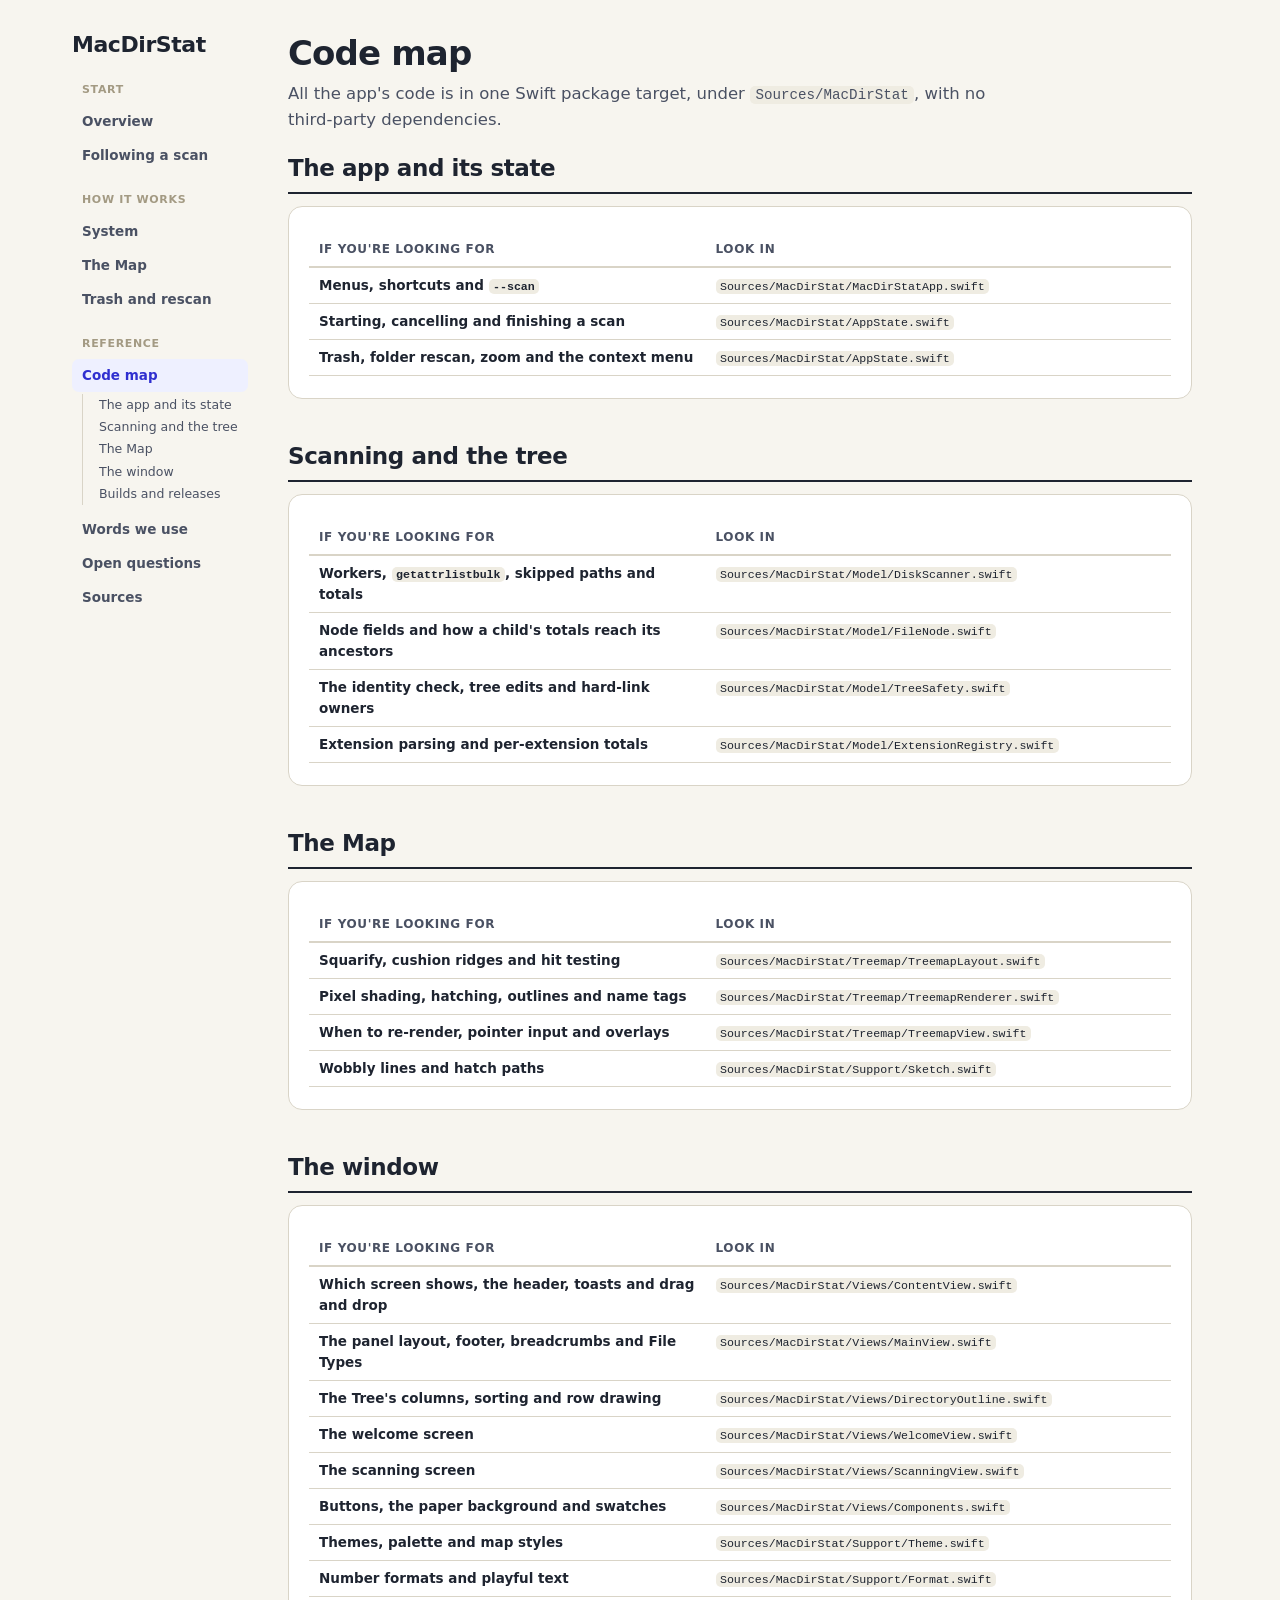
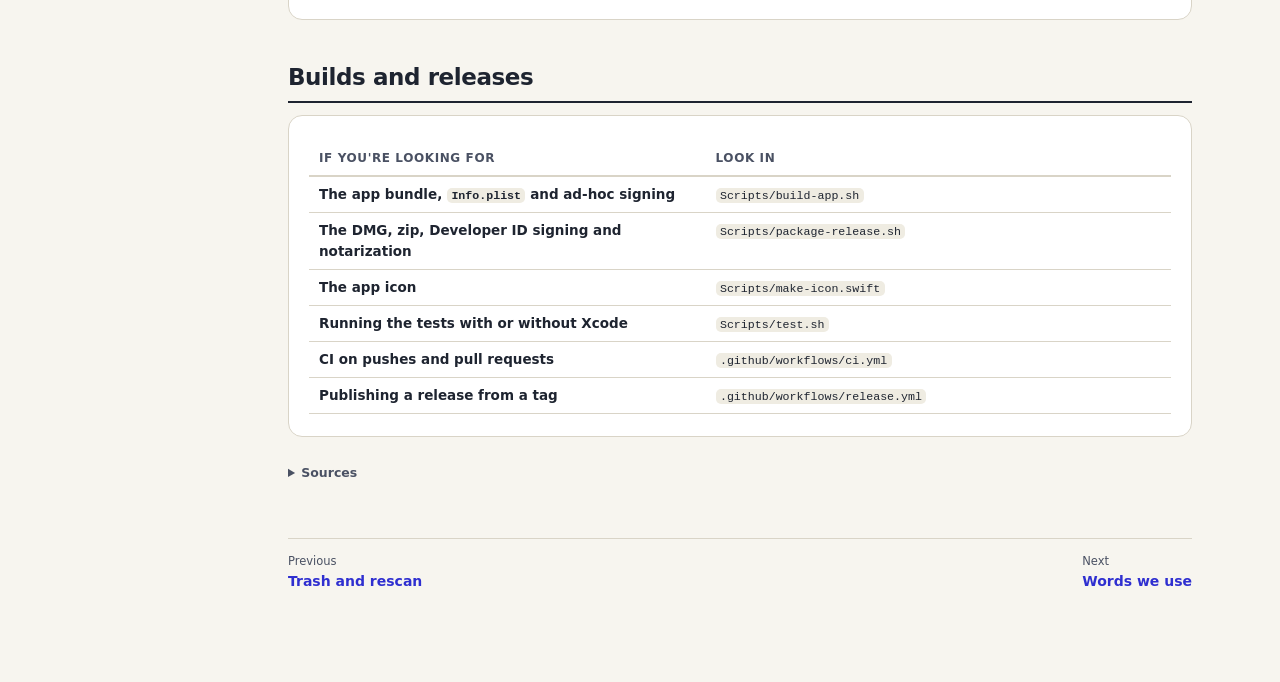
==== docs/site/code.html @ be022169 "Add the docs site A static site in docs/site with its serve script and the skills that maintain it. " ====
<!doctype html>
<html lang="en">
<head>
<meta charset="utf-8">
<meta name="viewport" content="width=device-width, initial-scale=1">
<title>Code map · MacDirStat</title>
<link rel="stylesheet" href="site.css">
<script src="site-config.js" defer></script>
<script src="site.js" defer></script>
</head>
<body>
<h1>Code map</h1>
<p class="lede">All the app's code is in one Swift package target, under <code>Sources/MacDirStat</code>, with no third-party dependencies.</p>

<section><h2>The app and its state</h2>
<div class="card"><table class="map">
  <tr><th>If you're looking for</th><th>Look in</th></tr>
  <tr><td>Menus, shortcuts and <code>--scan</code></td><td><code>Sources/MacDirStat/MacDirStatApp.swift</code></td></tr>
  <tr><td>Starting, cancelling and finishing a scan</td><td><code>Sources/MacDirStat/AppState.swift</code></td></tr>
  <tr><td>Trash, folder rescan, zoom and the context menu</td><td><code>Sources/MacDirStat/AppState.swift</code></td></tr>
</table></div></section>

<section><h2>Scanning and the tree</h2>
<div class="card"><table class="map">
  <tr><th>If you're looking for</th><th>Look in</th></tr>
  <tr><td>Workers, <code>getattrlistbulk</code>, skipped paths and totals</td><td><code>Sources/MacDirStat/Model/DiskScanner.swift</code></td></tr>
  <tr><td>Node fields and how a child's totals reach its ancestors</td><td><code>Sources/MacDirStat/Model/FileNode.swift</code></td></tr>
  <tr><td>The identity check, tree edits and hard-link owners</td><td><code>Sources/MacDirStat/Model/TreeSafety.swift</code></td></tr>
  <tr><td>Extension parsing and per-extension totals</td><td><code>Sources/MacDirStat/Model/ExtensionRegistry.swift</code></td></tr>
</table></div></section>

<section><h2>The Map</h2>
<div class="card"><table class="map">
  <tr><th>If you're looking for</th><th>Look in</th></tr>
  <tr><td>Squarify, cushion ridges and hit testing</td><td><code>Sources/MacDirStat/Treemap/TreemapLayout.swift</code></td></tr>
  <tr><td>Pixel shading, hatching, outlines and name tags</td><td><code>Sources/MacDirStat/Treemap/TreemapRenderer.swift</code></td></tr>
  <tr><td>When to re-render, pointer input and overlays</td><td><code>Sources/MacDirStat/Treemap/TreemapView.swift</code></td></tr>
  <tr><td>Wobbly lines and hatch paths</td><td><code>Sources/MacDirStat/Support/Sketch.swift</code></td></tr>
</table></div></section>

<section><h2>The window</h2>
<div class="card"><table class="map">
  <tr><th>If you're looking for</th><th>Look in</th></tr>
  <tr><td>Which screen shows, the header, toasts and drag and drop</td><td><code>Sources/MacDirStat/Views/ContentView.swift</code></td></tr>
  <tr><td>The panel layout, footer, breadcrumbs and File Types</td><td><code>Sources/MacDirStat/Views/MainView.swift</code></td></tr>
  <tr><td>The Tree's columns, sorting and row drawing</td><td><code>Sources/MacDirStat/Views/DirectoryOutline.swift</code></td></tr>
  <tr><td>The welcome screen</td><td><code>Sources/MacDirStat/Views/WelcomeView.swift</code></td></tr>
  <tr><td>The scanning screen</td><td><code>Sources/MacDirStat/Views/ScanningView.swift</code></td></tr>
  <tr><td>Buttons, the paper background and swatches</td><td><code>Sources/MacDirStat/Views/Components.swift</code></td></tr>
  <tr><td>Themes, palette and map styles</td><td><code>Sources/MacDirStat/Support/Theme.swift</code></td></tr>
  <tr><td>Number formats and playful text</td><td><code>Sources/MacDirStat/Support/Format.swift</code></td></tr>
</table></div></section>

<section><h2>Builds and releases</h2>
<div class="card"><table class="map">
  <tr><th>If you're looking for</th><th>Look in</th></tr>
  <tr><td>The app bundle, <code>Info.plist</code> and ad-hoc signing</td><td><code>Scripts/build-app.sh</code></td></tr>
  <tr><td>The DMG, zip, Developer ID signing and notarization</td><td><code>Scripts/package-release.sh</code></td></tr>
  <tr><td>The app icon</td><td><code>Scripts/make-icon.swift</code></td></tr>
  <tr><td>Running the tests with or without Xcode</td><td><code>Scripts/test.sh</code></td></tr>
  <tr><td>CI on pushes and pull requests</td><td><code>.github/workflows/ci.yml</code></td></tr>
  <tr><td>Publishing a release from a tag</td><td><code>.github/workflows/release.yml</code></td></tr>
</table></div></section>

<details class="sources"><summary>Sources</summary><p><code>Package.swift</code> · <code>Sources/MacDirStat/</code> · <code>Scripts/</code> · <code>.github/workflows/</code></p></details>
</body>
</html>
---- docs/site/site.css ----
:root{
  --paper:#f7f5ef; --card:#ffffff; --ink:#1e2430; --ink2:#4a5163; --line:#d9d4c7; --muted:#a39a83;
  --c1:#2f2fd0; --c1-bg:#eef0ff; --c2:#0c7a5f; --c2-bg:#e7f4ef; --c3:#a8551c; --c3-bg:#faf0e4;
  --gray:#5b6474; --gray-bg:#eef0f3; --wait:#9a6b00; --wait-bg:#faf3da; --stop:#b3261e; --ok:#177245;
  --radius:14px; --radius-s:9px;
}
*{box-sizing:border-box}
body{margin:0;background:var(--paper);color:var(--ink);
  font-family:"Avenir Next",Avenir,"Segoe UI",system-ui,-apple-system,sans-serif;
  font-size:15.5px;line-height:1.55;-webkit-font-smoothing:antialiased}
code,.mono{font-family:ui-monospace,"SF Mono",Menlo,Consolas,monospace;font-size:.86em}
code{background:#efece2;padding:.08em .38em;border-radius:5px;overflow-wrap:anywhere}
a{color:var(--c1)}
img{max-width:100%}
p{margin:0 0 10px;max-width:72ch}
h1{font-size:34px;line-height:1.15;letter-spacing:-.025em;margin:0 0 8px;font-weight:720}
h2{font-size:23px;letter-spacing:-.018em;margin:0 0 12px;font-weight:700;padding-bottom:6px;border-bottom:2px solid var(--ink)}
h3{font-size:16px;margin:20px 0 6px;font-weight:680}
section{margin-top:40px;scroll-margin-top:64px}
section:first-of-type{margin-top:18px}
h2,h3,.step .t{scroll-margin-top:calc(var(--bar,0px) + 18px)}
.lede{font-size:16.5px;color:var(--ink2);max-width:68ch}
.note{font-size:13px;color:var(--ink2)}
.keyline{font-size:14.5px;font-weight:620}
.pts{margin:4px 0 10px;padding-left:18px;max-width:72ch}
.pts li{margin:0 0 4px}
.pts.note{margin-top:10px}

/* layout */
.layout{display:grid;grid-template-columns:212px minmax(0,1fr);max-width:1180px;margin:0 auto}
main{padding:34px 38px 90px 26px;min-width:0}
nav.rail{position:sticky;top:0;height:100vh;padding:28px 14px 28px 22px;overflow:auto}
nav.rail .brand{font-size:22px;font-weight:700;letter-spacing:-.02em;margin-bottom:2px}
nav.rail .brand a{all:unset;cursor:pointer}
nav.rail a{display:block;color:var(--ink2);text-decoration:none;font-size:13.5px;padding:6px 10px;border-radius:7px;margin-bottom:1px;font-weight:550}
nav.rail a:hover{background:#ece8d9;color:var(--ink)}
nav.rail a[aria-current]{background:var(--c1-bg);color:var(--c1);font-weight:650}
nav.rail a.group{font-size:11px;font-weight:700;letter-spacing:.06em;text-transform:uppercase;color:var(--muted);margin:16px 0 4px;padding:3px 10px}
nav.rail a.group:hover{color:var(--ink);background:none}
.subs{margin:2px 0 8px 10px;padding-left:8px;border-left:1px solid var(--line)}
nav.rail .subs a{font-size:12.5px;font-weight:500;padding:3px 8px;margin:0;line-height:1.3}
nav.rail .subs a.on{color:var(--c1);background:none;font-weight:650}
.menu-btn{display:none;font:inherit;font-size:13px;font-weight:600;padding:5px 12px;border-radius:999px;border:1px solid var(--line);background:var(--card);color:var(--ink2)}
.pager{display:flex;justify-content:space-between;gap:12px;margin-top:56px;border-top:1px solid var(--line);padding-top:14px;font-size:14px}
.pager a{text-decoration:none;font-weight:600}
.pager span{display:block;font-size:11.5px;color:var(--ink2);font-weight:500}
.copy-link{display:inline-flex;margin-left:6px;color:var(--ink2);opacity:0;vertical-align:-1px;transition:opacity .12s}
h1:hover .copy-link,h2:hover .copy-link,h3:hover .copy-link,.step .t:hover .copy-link,.copy-link:focus-visible{opacity:1}
.copy-link:hover{color:var(--c1)}
.copy-link.copied{color:var(--ok);opacity:1}
@media (hover:none){.copy-link{opacity:.5}}

/* cards and grids */
.card{background:var(--card);border:1px solid var(--line);border-radius:var(--radius);padding:18px 20px;margin-bottom:14px}
.card.tight{padding:13px 16px}
.grid2{display:grid;grid-template-columns:1fr 1fr;gap:14px}
.grid3{display:grid;grid-template-columns:repeat(3,1fr);gap:14px}
.grid4{display:grid;grid-template-columns:repeat(4,1fr);gap:12px}
.grid2>*,.grid3>*,.grid4>*,.branch>*,.branch3>*,.branch4>*,.trace>*,.step>div:last-child{min-width:0}
.go{display:block;text-decoration:none;color:inherit}
.go:hover{border-color:var(--c1)}
.go b{display:block;font-size:15px;margin-bottom:2px}
.go>span{font-size:13px;color:var(--ink2)}
.say{background:var(--card);border:1px solid var(--line);border-radius:14px 14px 14px 4px;padding:8px 13px;display:inline-block;font-size:14px;margin:2px 0}
.say.me{border-radius:14px 14px 4px 14px;background:var(--c1-bg);border-color:#cdd2ff}
.shot{display:block;width:100%;height:auto;border:1px solid var(--line);border-radius:var(--radius-s);margin-bottom:8px}
.shots{display:grid;grid-template-columns:repeat(2,minmax(0,1fr));gap:14px;margin-bottom:14px}
details.more{margin:10px 0;font-size:14px}
details.more summary{cursor:pointer;font-weight:600;color:var(--c1);font-size:13.5px}
details.more[open] summary{margin-bottom:8px}
.sources{margin-top:26px;font-size:12.5px;color:var(--ink2)}
.sources summary{cursor:pointer;font-weight:600}

/* built and planned */
.legend{display:flex;flex-wrap:wrap;gap:8px 20px;align-items:center;margin:16px 0 4px;padding:8px 0;font-size:13px;color:var(--ink2);position:sticky;top:0;z-index:5;background:var(--paper)}
.swatch{display:inline-block;width:26px;height:0;vertical-align:middle;margin-right:7px}
.sw-solid{border-top:3px solid var(--ink)}
.sw-dashed{border-top:3px dashed #7a4fd0}
.sw-dotted{border-top:3px dotted #c9a227}
.viewbar{display:flex;gap:6px;flex-wrap:wrap}
.viewbar button{font:inherit;font-size:13px;font-weight:600;padding:6px 13px;border-radius:999px;border:1px solid var(--line);background:var(--card);color:var(--ink2);cursor:pointer}
.viewbar button.on{background:var(--ink);color:#fff;border-color:var(--ink)}
body.only-impl .designed,body.only-impl .in-review{display:none!important}
body.only-design .designed{outline:2px dashed #7a4fd0;outline-offset:2px;background:#f1ecfd}
body.only-design .in-review{outline:2px dotted #c9a227;outline-offset:2px;background:#fdf6e0}
body.only-design tr.designed td{background:#f1ecfd}
body.only-design nav.rail .subs a.designed{outline:none;background:none}
#viewStatus{flex-basis:100%;font-weight:600;color:var(--ink)}
#viewStatus:empty{display:none}
.planned-note{display:inline-block;margin:0 0 10px}
.tag{display:inline-block;font-size:10.5px;font-weight:700;letter-spacing:.04em;text-transform:uppercase;padding:1.5px 7px;border-radius:999px;vertical-align:2px;margin-left:6px;white-space:nowrap}
.tag.design{background:#ece7fb;color:#5a3ea8;border:1px dashed #a78fe0}
.tag.review{background:#fdf6e0;color:#7a5b00;border:1px dotted #c9a227}

/* flow diagrams */
.flow{display:flex;flex-direction:column;align-items:stretch}
.node{border:1.8px solid var(--gray);background:var(--gray-bg);border-radius:var(--radius-s);padding:9px 13px;font-size:13.5px}
.node b{font-size:14px}
.node small{display:block;color:var(--ink2);font-size:12px;line-height:1.45;margin-top:2px}
.node.c1{border-color:var(--c1);background:var(--c1-bg)}
.node.c2{border-color:var(--c2);background:var(--c2-bg)}
.node.c3{border-color:var(--c3);background:var(--c3-bg)}
.node.wait{border-color:var(--wait);background:var(--wait-bg)}
.node.decide{border-radius:22px;text-align:center;font-weight:650}
.node.designed-node{border-style:dashed;border-color:#8b93a5;background:#f4f4f7}
.arrow{align-self:center;color:#8b93a5;font-size:17px;line-height:1;padding:3px 0;user-select:none}
.arrow .lbl{font-size:11.5px;color:var(--ink2);margin-left:6px}
.branch{display:grid;grid-template-columns:1fr 1fr;gap:12px}
.branch3{display:grid;grid-template-columns:repeat(3,1fr);gap:12px}
.branch4{display:grid;grid-template-columns:repeat(4,minmax(0,1fr));gap:10px}
.loopback{font-size:12.5px;color:var(--c2);font-weight:650;text-align:center;padding:5px 0}
svg text{font-family:inherit}

/* state diagrams */
.states{display:flex;flex-wrap:wrap;gap:10px;align-items:center}
.state{border:2px solid var(--ink);border-radius:999px;padding:8px 18px;font-weight:680;font-size:14px;background:var(--card)}
.state.run{border-color:var(--c2);background:var(--c2-bg)}
.state.waitst{border-color:var(--wait);background:var(--wait-bg)}
.state.term{border-color:var(--gray);background:var(--gray-bg);color:var(--ink2)}
.state-arrow{color:#8b93a5;font-size:13px;text-align:center;line-height:1.3}
.state-arrow small{display:block;font-size:11px;color:var(--ink2)}

/* tables */
table{border-collapse:collapse;width:100%;font-size:13.5px;margin:8px 0 4px}
th,td{text-align:left;padding:7px 10px;border-bottom:1px solid var(--line);vertical-align:top}
th{font-size:12px;text-transform:uppercase;letter-spacing:.05em;color:var(--ink2);border-bottom:2px solid var(--line)}
td:first-child{font-weight:600}
td:first-child code{overflow-wrap:normal}
td.nw,th.nw{white-space:nowrap}
.map td:first-child{font-weight:550;width:46%}

/* steps */
.seq{display:flex;flex-direction:column}
.step{display:grid;grid-template-columns:34px 1fr;gap:12px;position:relative;padding-bottom:16px}
.step::before{content:"";position:absolute;left:16px;top:36px;bottom:0;width:2px;background:var(--line)}
.step:last-child::before{display:none}
.step .n{width:34px;height:34px;border-radius:50%;background:var(--ink);color:#fff;font-weight:700;display:flex;align-items:center;justify-content:center;font-size:14px;z-index:1;flex:none}
.step.c1 .n{background:var(--c1)}
.step.c2 .n{background:var(--c2)}
.step.c3 .n{background:var(--c3)}
.step.wait .n{background:var(--wait)}
.step p{margin:2px 0 0;font-size:14px;color:var(--ink2)}
.step b.t{font-size:15px}
.step .pts{margin:3px 0 0;font-size:14px;color:var(--ink2)}
.boundary{display:inline-block;font-size:11px;font-weight:700;letter-spacing:.05em;text-transform:uppercase;background:#efece2;border-radius:5px;padding:1px 7px;margin-left:8px;color:var(--ink2)}

/* a sequence of steps with a system map that follows the current step */
.trace{display:grid;grid-template-columns:minmax(0,1fr) 300px;gap:14px;align-items:start}
.trace>.card{margin-bottom:0}
.trace-map{position:sticky;top:calc(var(--bar,0px) + 10px);background:var(--card);border:1px solid var(--line);border-radius:var(--radius);padding:12px 10px}
.trace-map svg{display:block;width:100%;max-height:calc(100vh - var(--bar,0px) - 110px)}
.trace-cap{font-size:13px;line-height:1.4;min-height:56px;margin:0 0 8px;padding:0 4px;max-width:none}
.trace-cap b{display:block;font-size:11px;letter-spacing:.05em;text-transform:uppercase;color:var(--ink2);font-weight:700}
.tn rect{fill:#fff;stroke:#b9b2a0;stroke-width:1.3;transition:fill .2s,stroke .2s}
.tn text{fill:#8a8f9c;font-size:12px;font-weight:650;text-anchor:middle;transition:fill .2s}
.tn text.sub{font-size:9.5px;font-weight:400}
.tn.on text{fill:var(--ink)}
.tn.on text.sub{fill:var(--ink2)}
.tn.on rect{stroke-width:2.2}
.tn.frame rect{fill:none;stroke-dasharray:3 3}
.tn.frame.on rect{fill:none;stroke:var(--c1);stroke-width:1.5}
.tn.c1.on rect{fill:var(--c1-bg);stroke:var(--c1)}
.tn.c2.on rect{fill:var(--c2-bg);stroke:var(--c2)}
.tn.c3.on rect{fill:var(--c3-bg);stroke:var(--c3)}
.tn.gray.on rect{fill:var(--gray-bg);stroke:var(--gray)}
.te{fill:none;stroke:#d9d4c7;stroke-width:1.3;transition:stroke .2s}
.te.on{stroke:#3d4557;stroke-width:2;stroke-dasharray:6 5;animation:dash 1.1s linear infinite}
.te.on.rev{animation-direction:reverse}
.te.hot{stroke:var(--c1);stroke-width:3.5}
@keyframes dash{to{stroke-dashoffset:-11}}
@media (prefers-reduced-motion:reduce){.te.on{animation:none}}
.trace .step{cursor:pointer}
.step.cur>div:last-child{background:#f5f3ea;border-radius:8px;box-shadow:0 0 0 6px #f5f3ea}
.step-sys{display:none;font-size:11.5px;color:var(--ink2);margin-top:5px;font-weight:600}

/* data panels */
.data-btn{font:inherit;font-size:11.5px;font-weight:650;padding:1px 9px;margin-left:8px;border-radius:999px;border:1px solid var(--line);background:var(--card);color:var(--ink2);cursor:pointer;vertical-align:1px}
.data-btn:hover{border-color:var(--c1);color:var(--c1)}
.data-btn[aria-expanded="true"]{background:var(--ink);border-color:var(--ink);color:#fff}
td .data-btn{margin-left:6px}
.step-data{margin:10px 0 2px;cursor:auto}
.step-data>.note{margin-bottom:8px;font-size:12px}
.data-row>td{font-weight:400;padding:2px 10px 12px}
.data-row .step-data{margin:0;width:0;min-width:100%}
.ex{background:var(--card);border:1px solid var(--line);border-radius:var(--radius-s);margin-bottom:6px;padding:7px 11px}
.ex summary{cursor:pointer;font-size:12.5px;display:flex;flex-wrap:wrap;gap:3px 8px;align-items:baseline}
.ex summary::before{content:"▸";color:#8b93a5;font-size:10px}
.ex[open] summary::before{content:"▾"}
.ex-route{font-weight:650;color:var(--ink)}
.ex .note{margin:8px 0 0;font-size:12.5px}
.ex-label{font-size:10.5px;font-weight:700;letter-spacing:.05em;text-transform:uppercase;color:var(--ink2);margin:10px 0 3px}
.json{margin:0;padding:9px 11px;background:#f5f3ea;border-radius:7px;overflow-x:auto;font-size:12px;line-height:1.5}
.json code{background:none;padding:0;white-space:pre-wrap;overflow-wrap:anywhere;font-size:inherit;border-radius:0}
.json .k{color:var(--c1)}
.json .s{color:var(--c2)}
.ex .ex-src{margin:8px 0 0;font-family:ui-monospace,"SF Mono",Menlo,Consolas,monospace;font-size:10.5px;color:#8a8268}
pre{overflow-x:auto;max-width:100%}

/* narrower screens */
@media (max-width:1100px){
  .trace{grid-template-columns:minmax(0,1fr)}
  .trace-map{display:none}
  .trace .step{cursor:default}
  .step.cur>div:last-child{background:none;box-shadow:none}
  .step-sys{display:block}
}
@media (max-width:980px){
  .grid3,.grid4{grid-template-columns:1fr 1fr}
  .grid2{grid-template-columns:minmax(0,1fr)}
  .branch4{grid-template-columns:1fr 1fr}
}
@media (max-width:820px){
  .layout{grid-template-columns:minmax(0,1fr)}
  main{padding:10px 16px 70px}
  nav.rail{position:static;height:auto;display:block;padding:14px 16px 4px}
  nav.rail .links{display:none}
  nav.rail.open .links{display:block}
  nav.rail .brand{display:flex;justify-content:space-between;align-items:center}
  .menu-btn{display:inline-block}
  .legend{position:static}
  .map td:first-child{width:32%}
  .branch,.branch3{grid-template-columns:minmax(0,1fr)}
  .card{overflow-x:auto}
  .trace>.card{overflow-x:visible}
  svg.wide{min-width:600px}
  /* a shadow at the edge shows that a wide diagram scrolls */
  .card:has(>svg.wide){background:linear-gradient(to right,var(--card) 30%,transparent) left/28px 100% no-repeat local,linear-gradient(to left,var(--card) 30%,transparent) right/28px 100% no-repeat local,radial-gradient(farthest-side at 0 50%,rgba(30,36,48,.18),transparent) left/10px 100% no-repeat scroll,radial-gradient(farthest-side at 100% 50%,rgba(30,36,48,.18),transparent) right/10px 100% no-repeat scroll,var(--card)}
  .shots{grid-template-columns:minmax(0,1fr)}
}
@media (max-width:560px){
  .grid3,.grid4,.branch4{grid-template-columns:minmax(0,1fr)}
  /* a table with class stack turns each row into a block, labeled from its header */
  table.stack,table.stack tbody{display:block}
  table.stack tr:has(th){display:none}
  table.stack tr{display:block;padding:10px 0;border-bottom:1px solid var(--line)}
  table.stack tr:last-child{border-bottom:0}
  table.stack tr[hidden]{display:none}
  table.stack td{display:block;border:0;padding:3px 0}
  table.stack td:not(:first-child)[data-label]::before{content:attr(data-label);display:block;font-size:10.5px;font-weight:700;letter-spacing:.05em;text-transform:uppercase;color:var(--ink2)}
}
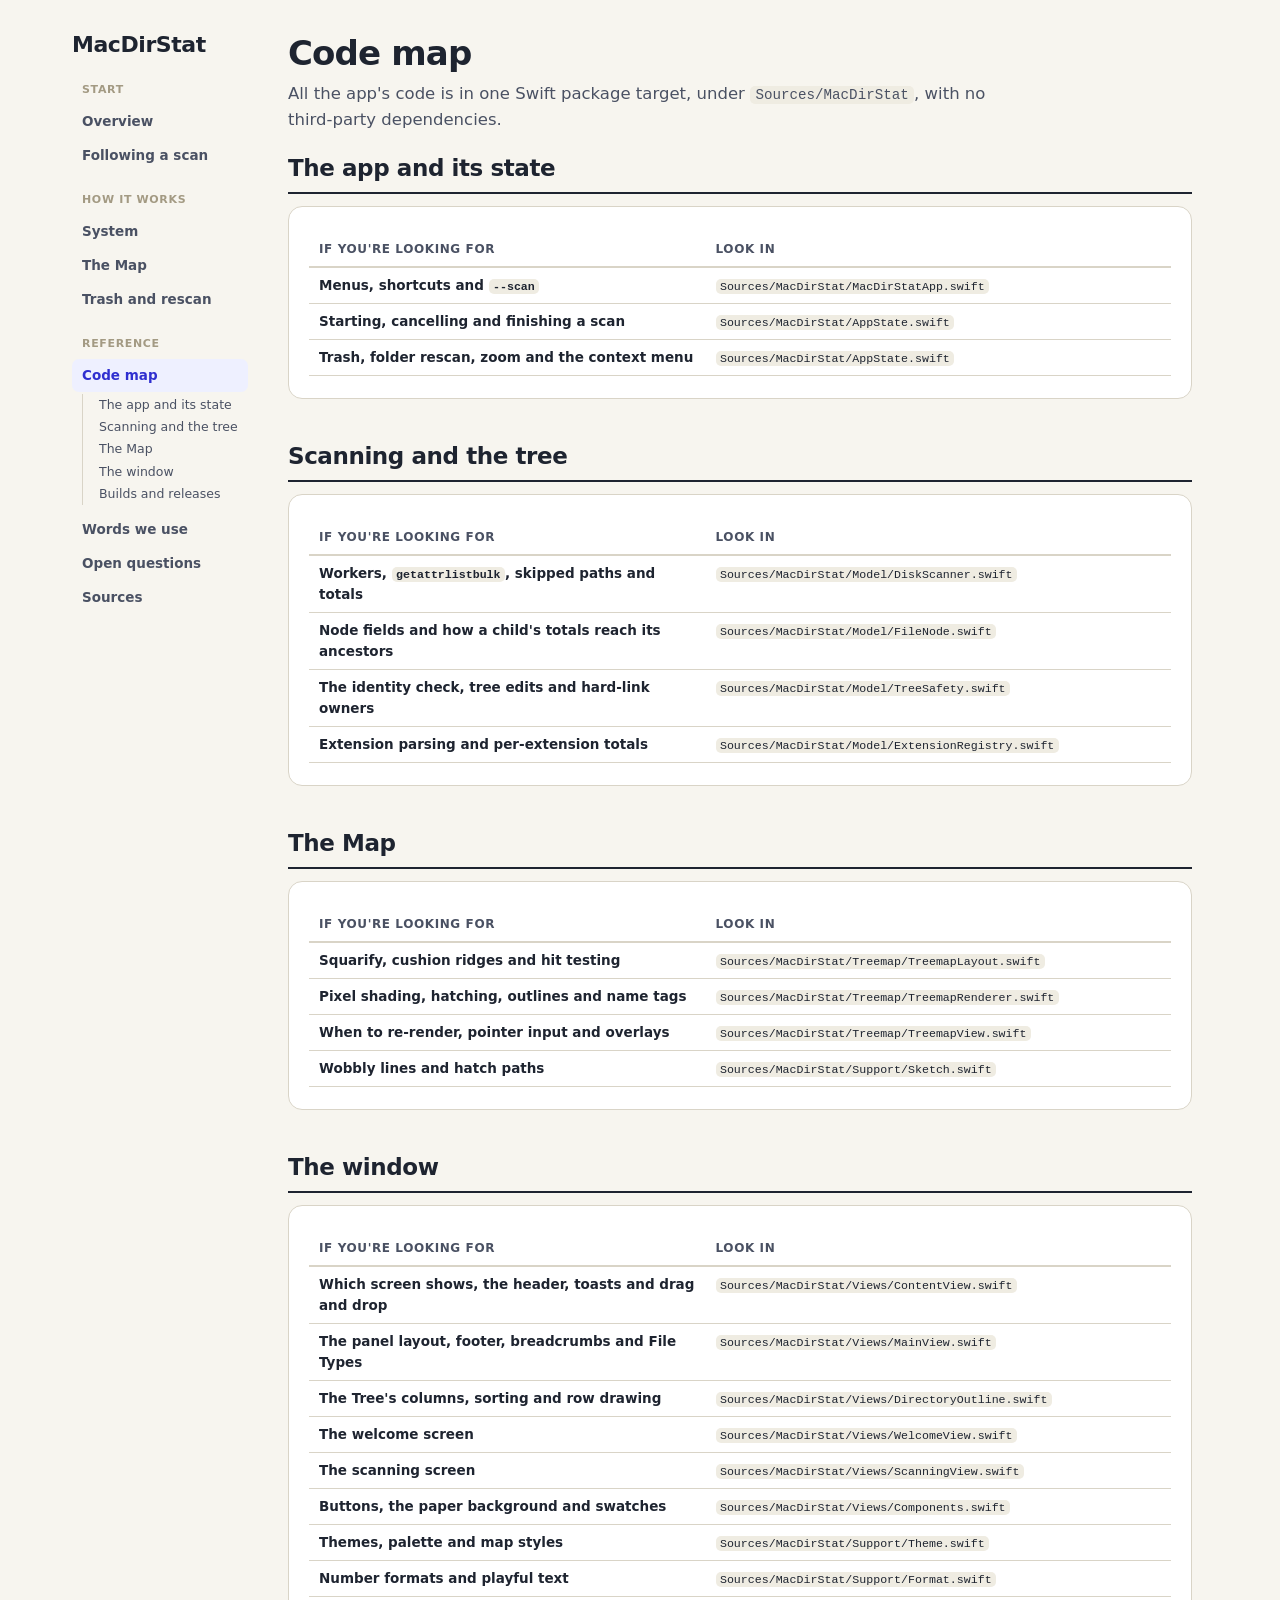
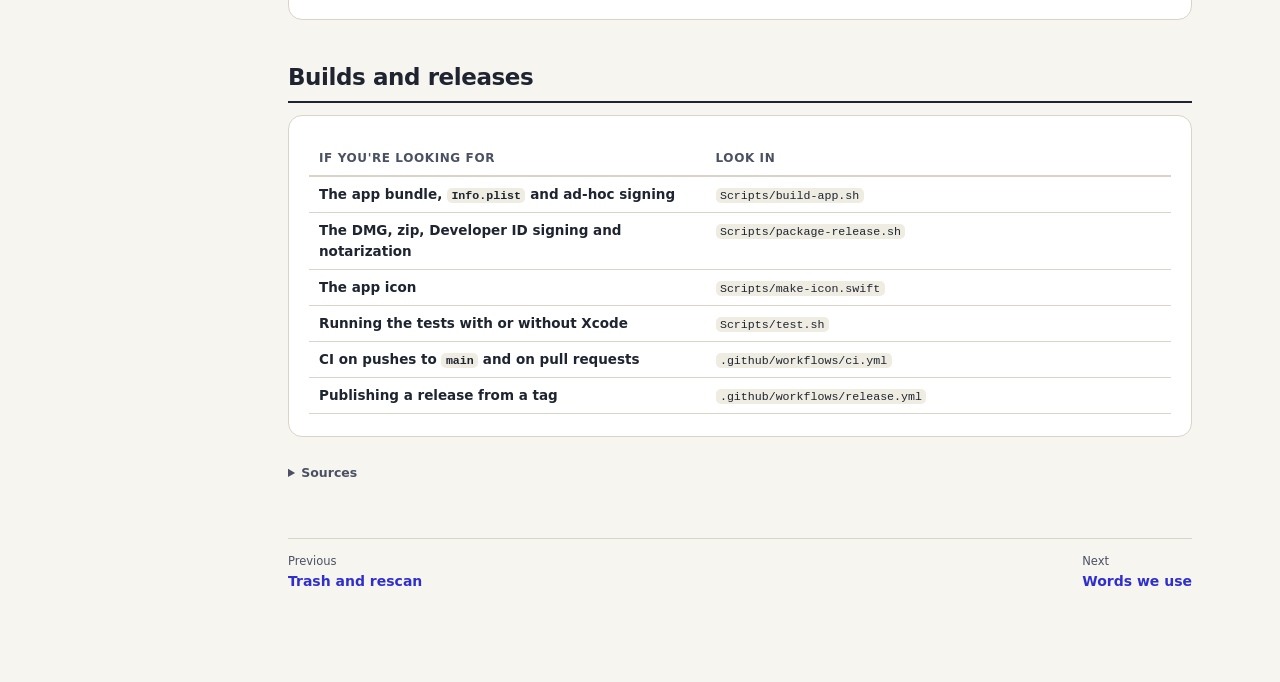
==== commit b1b2dfc2: "Correct the docs site after reviewing the remaining pages A fresh review checked the pages the first" ====
--- a/docs/site/code.html
+++ b/docs/site/code.html
@@ -58,7 +58,7 @@
   <tr><td>The DMG, zip, Developer ID signing and notarization</td><td><code>Scripts/package-release.sh</code></td></tr>
   <tr><td>The app icon</td><td><code>Scripts/make-icon.swift</code></td></tr>
   <tr><td>Running the tests with or without Xcode</td><td><code>Scripts/test.sh</code></td></tr>
-  <tr><td>CI on pushes and pull requests</td><td><code>.github/workflows/ci.yml</code></td></tr>
+  <tr><td>CI on pushes to <code>main</code> and on pull requests</td><td><code>.github/workflows/ci.yml</code></td></tr>
   <tr><td>Publishing a release from a tag</td><td><code>.github/workflows/release.yml</code></td></tr>
 </table></div></section>
 
